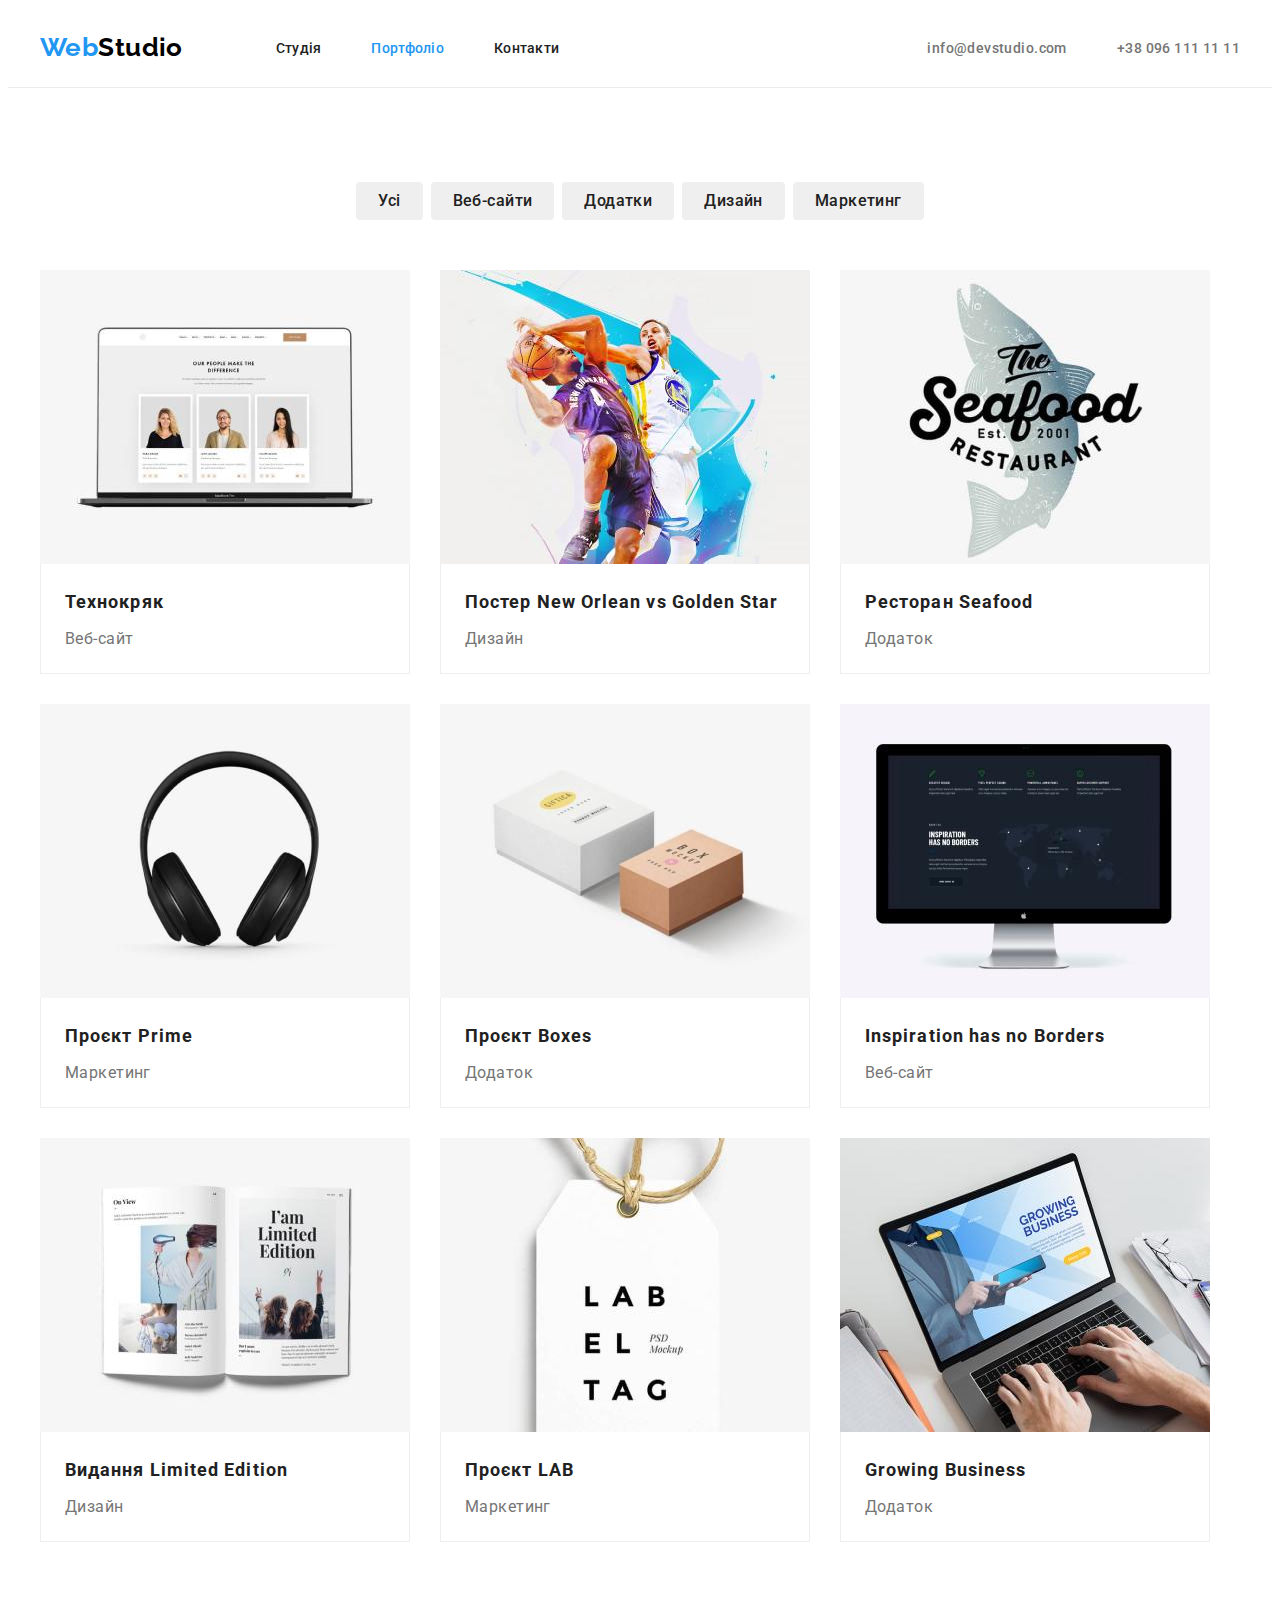
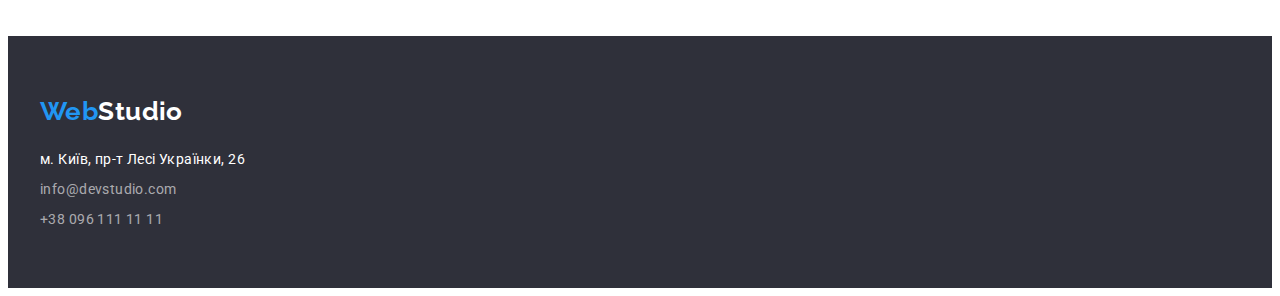
==== portfolio.html @ a2981fea "test commit hw4" ====
<!DOCTYPE html>
<html lang="uk">

<head>
  <meta charset="UTF-8">
  <meta http-equiv="X-UA-Compatible" content="IE=edge">
  <meta name="viewport" content="width=device-width, initial-scale=1.0">
  <meta name="description" content="Рішення для бізнесу в Інтернет">
  <title>Web Studio: Portfolio</title>
  <link rel="preconnect" href="https://fonts.googleapis.com">
  <link rel="preconnect" href="https://fonts.gstatic.com" crossorigin>
  <link href="https://fonts.googleapis.com/css2?family=Raleway:wght@700&family=Roboto:wght@400;500;700;900&display=swap"
    rel="stylesheet">
  <link rel="stylesheet" href="https://cdnjs.cloudflare.com/ajax/libs/modern-normalize/1.1.0/modern-normalize.min.css"
    integrity="sha512-wpPYUAdjBVSE4KJnH1VR1HeZfpl1ub8YT/NKx4PuQ5NmX2tKuGu6U/JRp5y+Y8XG2tV+wKQpNHVUX03MfMFn9Q=="
    crossorigin="anonymous" referrerpolicy="no-referrer">
  <link rel="stylesheet" href="./css/styles.css">
</head>

<body>
  <header class="hdr">
    <div class="container hdr-container">
      <a class="logo-link logo-in-header" href="/"><span class="logo-accent">Web</span>Studio</a>
      <nav class="nav">
        <ul class="hdr-list nav-list">
          <li><a class="nav-list-link accent-link" href="./index.html">Студія</a></li>
          <li><a class="nav-list-link current" href="./portfolio.html">Портфоліо</a></li>
          <li><a class="nav-list-link accent-link" href="#">Контакти</a></li>
        </ul>
      </nav>

      <ul class="hdr-list">
        <li><a class="contact-list-link accent-link" href="mailto:info@devstudio.com">info@devstudio.com</a></li>
        <li><a class="contact-list-link accent-link" href="tel:+380961111111">+38 096 111 11 11</a></li>
      </ul>
    </div>
  </header>

  <main>
    <section class="projects">
      <div class="container">
        <h1 class="visually-hidden">Portfolio</h1>
        <ul class="filters ">
          <li class="filters-item"><button type="button" class="filter-btn">Усі</button></li>
          <li class="filters-item"><button type="button" class="filter-btn">Веб-сайти</button></li>
          <li class="filters-item"><button type="button" class="filter-btn">Додатки</button></li>
          <li class="filters-item"><button type="button" class="filter-btn">Дизайн</button></li>
          <li class="filters-item"><button type="button" class="filter-btn">Маркетинг</button></li>
        </ul>

        <ul class="project-list ">
          <li class="project-list-item">
            <a href="#" class="">
              <img src="./images/project1.jpg" alt="Приклад сторінки сайту" width="370" height="294">
              <div class="project-description">
                <p class="project-title">Технокряк</p>
                <p class="project-type">Веб-сайт</p>
              </div>
            </a>
          </li>
          <li class="project-list-item">
            <a href="#" class="">
              <img src="./images/project2.jpg" alt="Постер з моментом гри" width="370" height="294">
              <div class="project-description">
              <p class="project-title">Постер New Orlean vs Golden Star</p>
              <p class="project-type">Дизайн</p></div>
            </a>
          </li>
          <li class="project-list-item"><a href="#" class="">
              <img src="./images/project3.jpg" alt="Іконка додатку" width="370" height="294">
              <div class="project-description">
              <p class="project-title">Ресторан Seafood</p>
              <p class="project-type">Додаток</p></div>
            </a>
          </li>
          <li class="project-list-item">
            <a href="#" class="">
              <img src="./images/project4.jpg" alt="Гарнітура" width="370" height="294">
              <div class="project-description">
              <p class="project-title">Проєкт Prime</p>
              <p class="project-type">Маркетинг</p></div>
            </a>
          </li>
          <li class="project-list-item">
            <a href="#" class="">
              <img src="./images/project5.jpg" alt="Дві коробки" width="370" height="294">
              <div class="project-description">
              <p class="project-title">Проєкт Boxes</p>
              <p class="project-type">Додаток</p></div>
            </a>
          </li>
          <li class="project-list-item">
            <a href="#" class="">
              <img src="./images/project6.jpg" alt="Сторінка сайту на дисплеї" width="370" height="294">
              <div class="project-description">
              <p class="project-title">Inspiration has no Borders</p>
              <p class="project-type">Веб-сайт</p></div>
            </a>
          </li>
          <li class="project-list-item">
            <a href="#" class="">
              <img src="./images/project7.jpg" alt="Розкритий буклет" width="370" height="294">
              <div class="project-description">
              <p class="project-title">Видання Limited Edition</p>
              <p class="project-type">Дизайн</p></div>
            </a>
          </li>
          <li class="project-list-item">
            <a href="#" class="">
              <img src="./images/project8.jpg" alt="Ярлик" width="370" height="294">
              <div class="project-description">
              <p class="project-title">Проєкт LAB</p>
              <p class="project-type">Маркетинг</p></div>
            </a>
          </li>
          <li class="project-list-item">
            <a href="#" class="">
              <img src="./images/project9.jpg" alt="Сторінка додатку відкрита на лептопі" width="370" height="294">
              <div class="project-description">
              <p class="project-title">Growing Business</p>
              <p class="project-type">Додаток</p></div>
            </a>
          </li>
        </ul>
      </div>
    </section>
  </main>

  <footer class="page-footer">
    <div class="container">
      <a href="/" class="logo-link in-footer"><span class="logo-accent">Web</span>Studio</a>
      <address class="addr">
        <ul class="addr-list">
          <li class="addr-list-item">
            <a class="addr-link on-map-color accent-link"
              href="https://www.google.com/maps/place/Lesi+Ukrainky+Blvd,+26,+Kyiv,+Ukraine,+02000/@50.4265807,30.5383858,17z/data=!3m1!4b1!4m5!3m4!1s0x40d4cf0e033ecbe9:0x57a4dffefec77da0!8m2!3d50.4265807!4d30.5383858"
              target="_blank" rel="noopener noreferrer">м. Київ, пр-т Лесі Українки, 26
            </a>
          </li>
          <li class="addr-list-item">
            <a class="addr-link remote-color accent-link" href="mailto:info@devstudio.com">info@devstudio.com</a>
          </li>
          <li class="addr-list-item">
            <a class="addr-link  remote-color accent-link" href="tel:+380961111111">+38 096 111 11 11</a>
          </li>
        </ul>
      </address>
    </div>
  </footer>
</body>

</html>
---- css/styles.css ----
:root {
  --color-primary: #757575;
  --color-secondary: #212121;
  --color-accent: #2196f3;
  --color-white: #ffffff;
  --color-black: #000000;
  --color-footer-link: rgba(255, 255, 255, 0.6);
  --color-background: #f5f5f5;
  --color-background-secondary: #f5f4fa; /*btns */
  --color-background-black: #2f303a;
  --color-border: #eeeeee;

  /* net values */
  --net-row-num: 3;
  --net-space: 30px;
}

/* ============================== TAG SELECTORS ============================= */

h1,
h2,
h3,
h4,
h5,
h6,
p {
  margin: 0;
}

img {
  /* display: inline-block; */
  display: block;
  max-width: 100%;
  height: auto;
}

ul {
  list-style: none;
  margin: 0;
  padding: 0;
}

a {
  text-decoration: none;
}

button {
  font-family: inherit;
  border-radius: 4px;
  cursor: pointer;
  display: block;
  margin: 0 auto;
}

body {
  background-color: var(--color-white);
  color: var(--color-primary);
  font-family: Roboto, sans-serif;
  font-size: 14px;
  line-height: calc(24 / 14);
  letter-spacing: 0.03em;
}

/* ============================== AUXILARY CLASSES ========================== */

.visually-hidden {
  position: absolute;
  width: 1px;
  height: 1px;
  margin: -1px;
  border: 0;
  padding: 0;
  white-space: nowrap;
  clip-path: inset(100%);
  clip: rect(0 0 0 0);
  overflow: hidden;
}

.accent-link:hover,
.accent-link:focus {
  color: var(--color-accent);
}

.container {
  width: 1200px;
  padding-left: 15px;
  padding-right: 15px;
  margin: 0 auto;
  /* outline: 2px solid red; */
}

/* ============================== HEADER ============================== */

.hdr {
  border-bottom: 1px solid #ececec;
}

/* header height = 80px based on link height = 80px, no paddings*/
.hdr-container {
  display: flex;
  align-items: center;
}

.logo-link {
  font-family: Raleway;
  font-size: 26px;
  font-weight: 700;
  line-height: calc(31 / 26);
  display: inline-block;

  margin-right: 93px;
}

.logo-link.logo-in-header {
  color: var(--color-black);
  padding: 24px 0;
}

.logo-accent {
  color: var(--color-accent);
}

.nav {
  margin-right: auto;
}

.hdr-list {
  display: flex;
}

.nav-list {
  font-weight: 500;
  letter-spacing: 0.02em;
}

.hdr-list > li {
  margin-right: 50px;
}

.hdr-list > li:last-child {
  margin-right: 0px;
}

.nav-list-link {
  color: var(--color-secondary);
  line-height: 1.14;
  padding: 23px 0;
}

.contact-list-link {
  font-weight: 500;
  color: var(--color-primary);
  line-height: 1.14;
  padding: 23px 0;
}

.nav-list-link.current {
  color: var(--color-accent);
}

/* ============================== FOOTER ============================== */

.page-footer {
  padding-top: 60px;
  padding-bottom: 60px;
  background-color: var(--color-background-black);
}

.logo-link.in-footer {
  color: var(--color-white);
  margin-bottom: 20px;
}

.addr {
  color: var(--color-white);
  font-style: inherit;
}

.addr-list {
  padding: 0px;
}

.on-map-color {
  color: var(--color-white);
}

.remote-color {
  color: var(--color-footer-link);
}

.addr-list-item {
  max-height: 21px;
  margin-bottom: 9px;
}
.addr-list-item:last-child {
  margin-bottom: 0;
}

/* ============================== HERO ============================== */

.hero {
  background-color: var(--color-background-black);
  padding-top: 200px;
  padding-bottom: 200px;
}

.hero-hdr {
  color: var(--color-white);
  font-size: 44px;
  font-weight: 900;
  line-height: calc(60 / 44);
  letter-spacing: 0.06em;
  text-transform: uppercase;
  text-align: center;
  margin-bottom: 30px;
}

.hero-btn {
  height: 50px;
  width: 216px;
  color: var(--color-white);
  background-color: var(--color-accent);
  font-size: 16px;
  font-weight: 700;
  line-height: calc(30 / 16);
  letter-spacing: 0.06em;
}

/* ============================== PROFILE ============================== */

.profile {
  padding-top: 94px;
  padding-bottom: 94px;
}

.profile-list {
  display: flex;
}

.profile-item {
  width: 270px;
  margin-right: 30px;
}
.profile-item:last-child {
  margin-right: 0;
}

.profile-title {
  color: var(--color-secondary);
  font-size: 14px;
  line-height: calc(16 / 14);
  text-align: left;
  text-transform: uppercase;
  margin-bottom: 10px;
}

/* ============================== COMPETENCE & TEAM ============================== */

.competence {
  padding-bottom: 94px;
}

.team {
  background-color: var(--color-background-secondary);
  padding-top: 95px;
  padding-bottom: 93px;
}

.competence-list,
.team-list {
  display: flex;

  justify-content: space-between;
  align-items: flex-start;
}

.competence-hdr,
.team-hdr {
  color: var(--color-secondary);
  font-size: 36px;
  line-height: calc(42 / 36);
  text-align: center;
  margin-bottom: 50px;
}

.competence-list-item {
  min-width: 370 px;
}

.team-card {
  background-color: var(--color-white);
  font-size: 16px;
  line-height: calc(19 / 16);
  text-align: center;
  padding-bottom: 30px;
  border-radius: 0px 0px 4px 4px;
  box-shadow: 0 2px 1px var(--color-primary);
}

.team-card-name {
  color: var(--color-secondary);
  font-weight: 500;
  margin-bottom: 10px;
  margin-top: 30px;
}

/* ============================== PORTFOLIO PAGE ============================== */

.projects {
  padding-top: 94px;
  padding-bottom: 94px;
}

.filters {
  display: flex;
  margin-bottom: 50px;
  justify-content: center;
}

.filters-item {
  margin-left: 8px;
}

.filters-item:first-child {
  margin-left: 0;
}

.filter-btn {
  color: var(--color-secondary);
  font-weight: 500;
  font-size: 16px;
  line-height: calc(26 / 16);
  letter-spacing: inherit;
  padding: 6px 22px;
  border-style: none;
}

.filter-btn:hover,
.filter-btn:focus {
  color: var(--color-white);
}

.project-list {
  display: flex;
  flex-wrap: wrap;
  margin-top: calc((-1) * var(--net-space));
  margin-left: calc((-1) * var(--net-space) );
}

.project-list-item {
  margin-left: var(--net-space);
   margin-top: var(--net-space);

  flex-basis: calc(100% / var(--net-row-num) - var(--net-space) * (var(--net-row-num - 1)));
}

.project-description {
  margin:0;
  padding: 20px 24px 19px;
  border-bottom: 1px solid var(--color-border);
  border-left: 1px solid var(--color-border);
  border-right: 1px solid var(--color-border);
}

.project-title {
  color: var(--color-secondary);
  font-size: 18px;
  font-weight: 700;
  line-height: 2;
  letter-spacing: 0.06em;
  margin-bottom: 4px;
}

.project-type {
  color: var(--color-primary);
  font-size: 16px;
  line-height: calc(30 / 16);

}
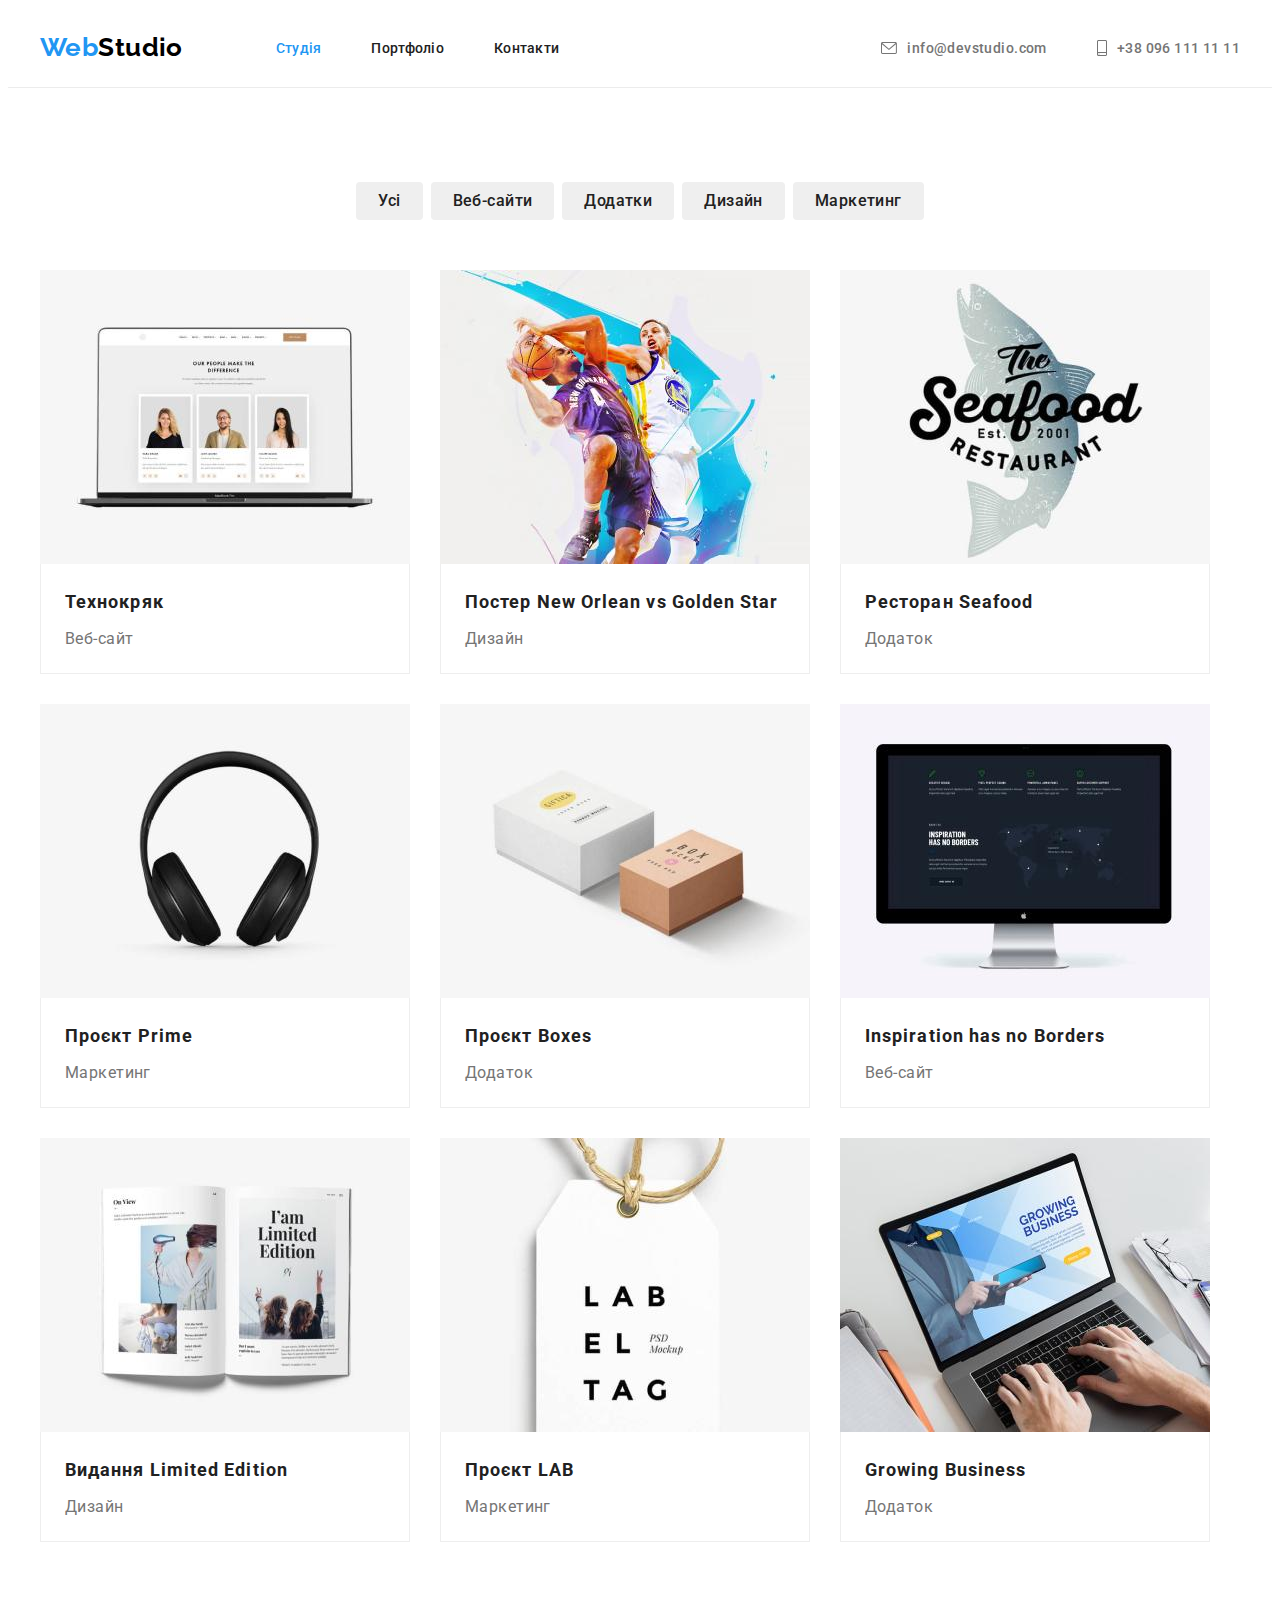
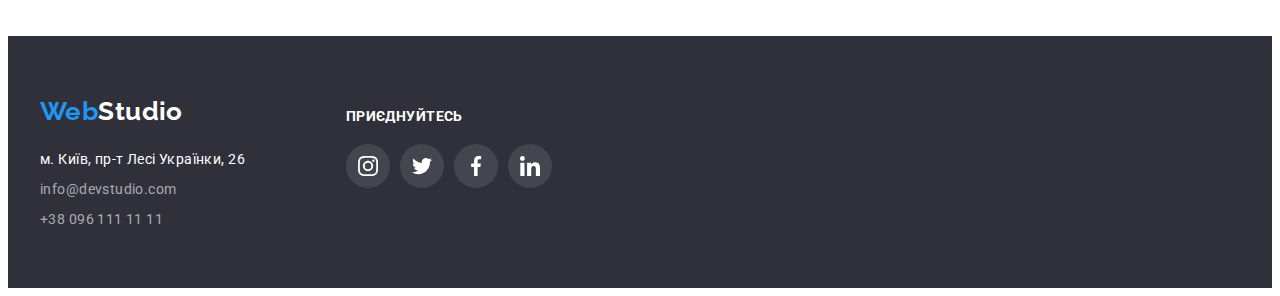
==== commit 2fa723c1: "final commit before check" ====
--- a/portfolio.html
+++ b/portfolio.html
@@ -23,15 +23,22 @@
       <a class="logo-link logo-in-header" href="/"><span class="logo-accent">Web</span>Studio</a>
       <nav class="nav">
         <ul class="hdr-list nav-list">
-          <li><a class="nav-list-link accent-link" href="./index.html">Студія</a></li>
-          <li><a class="nav-list-link current" href="./portfolio.html">Портфоліо</a></li>
-          <li><a class="nav-list-link accent-link" href="#">Контакти</a></li>
+          <li><a class="nav-list-link  current" href="./index.html">Студія</a></li>
+          <li><a class="nav-list-link active-link" href="./portfolio.html">Портфоліо</a></li>
+          <li><a class="nav-list-link active-link" href="#">Контакти</a></li>
         </ul>
       </nav>
 
       <ul class="hdr-list">
-        <li><a class="contact-list-link accent-link" href="mailto:info@devstudio.com">info@devstudio.com</a></li>
-        <li><a class="contact-list-link accent-link" href="tel:+380961111111">+38 096 111 11 11</a></li>
+        <li><a class="contact-list-link active-link" href="mailto:info@devstudio.com">
+            <svg width="16" height="12">
+              <use href="./images/icons.svg#icon-envelope"></use>
+            </svg>info@devstudio.com</a></li>
+        <li><a class="contact-list-link active-link" href="tel:+380961111111">
+            <svg width="10" height="16">
+              <use href="./images/icons.svg#icon-smartphone"></use>
+            </svg>
+            +38 096 111 11 11</a></li>
       </ul>
     </div>
   </header>
@@ -50,76 +57,103 @@
 
         <ul class="project-list ">
           <li class="project-list-item">
-            <a href="#" class="">
+            <!-- <a href="#"> -->
+            <div class="project-card">
               <img src="./images/project1.jpg" alt="Приклад сторінки сайту" width="370" height="294">
               <div class="project-description">
                 <p class="project-title">Технокряк</p>
                 <p class="project-type">Веб-сайт</p>
               </div>
-            </a>
-          </li>
-          <li class="project-list-item">
-            <a href="#" class="">
+            </div>
+            <!-- </a> -->
+          </li>
+          <li class="project-list-item">
+            <!-- <a href="#"> -->
+            <div class="project-card">
               <img src="./images/project2.jpg" alt="Постер з моментом гри" width="370" height="294">
               <div class="project-description">
-              <p class="project-title">Постер New Orlean vs Golden Star</p>
-              <p class="project-type">Дизайн</p></div>
-            </a>
-          </li>
-          <li class="project-list-item"><a href="#" class="">
+                <p class="project-title">Постер New Orlean vs Golden Star</p>
+                <p class="project-type">Дизайн</p>
+              </div>
+            </div>
+            <!-- </a> -->
+          </li>
+          <li class="project-list-item">
+            <!-- <a href="#"> -->
+            <div class="project-card">
               <img src="./images/project3.jpg" alt="Іконка додатку" width="370" height="294">
               <div class="project-description">
-              <p class="project-title">Ресторан Seafood</p>
-              <p class="project-type">Додаток</p></div>
-            </a>
-          </li>
-          <li class="project-list-item">
-            <a href="#" class="">
+                <p class="project-title">Ресторан Seafood</p>
+                <p class="project-type">Додаток</p>
+              </div>
+            </div>
+            <!-- </a> -->
+          </li>
+          <li class="project-list-item">
+            <!-- <a href="#"> -->
+            <div class="project-card">
               <img src="./images/project4.jpg" alt="Гарнітура" width="370" height="294">
               <div class="project-description">
-              <p class="project-title">Проєкт Prime</p>
-              <p class="project-type">Маркетинг</p></div>
-            </a>
-          </li>
-          <li class="project-list-item">
-            <a href="#" class="">
+                <p class="project-title">Проєкт Prime</p>
+                <p class="project-type">Маркетинг</p>
+              </div>
+            </div>
+            <!-- </a> -->
+          </li>
+          <li class="project-list-item">
+            <!-- <a href="#"> -->
+            <div class="project-card">
               <img src="./images/project5.jpg" alt="Дві коробки" width="370" height="294">
               <div class="project-description">
-              <p class="project-title">Проєкт Boxes</p>
-              <p class="project-type">Додаток</p></div>
-            </a>
-          </li>
-          <li class="project-list-item">
-            <a href="#" class="">
+                <p class="project-title">Проєкт Boxes</p>
+                <p class="project-type">Додаток</p>
+              </div>
+            </div>
+            <!-- </a> -->
+          </li>
+          <li class="project-list-item">
+            <!-- <a href="#"> -->
+            <div class="project-card">
               <img src="./images/project6.jpg" alt="Сторінка сайту на дисплеї" width="370" height="294">
               <div class="project-description">
-              <p class="project-title">Inspiration has no Borders</p>
-              <p class="project-type">Веб-сайт</p></div>
-            </a>
-          </li>
-          <li class="project-list-item">
-            <a href="#" class="">
+                <p class="project-title">Inspiration has no Borders</p>
+                <p class="project-type">Веб-сайт</p>
+              </div>
+            </div>
+            <!-- </a> -->
+          </li>
+          <li class="project-list-item">
+            <!-- <a href="#"> -->
+            <div class="project-card">
               <img src="./images/project7.jpg" alt="Розкритий буклет" width="370" height="294">
               <div class="project-description">
-              <p class="project-title">Видання Limited Edition</p>
-              <p class="project-type">Дизайн</p></div>
-            </a>
-          </li>
-          <li class="project-list-item">
-            <a href="#" class="">
+                <p class="project-title">Видання Limited Edition</p>
+                <p class="project-type">Дизайн</p>
+              </div>
+            </div>
+            <!-- </a> -->
+          </li>
+          <li class="project-list-item">
+            <!-- <a href="#"> -->
+            <div class="project-card">
               <img src="./images/project8.jpg" alt="Ярлик" width="370" height="294">
               <div class="project-description">
-              <p class="project-title">Проєкт LAB</p>
-              <p class="project-type">Маркетинг</p></div>
-            </a>
-          </li>
-          <li class="project-list-item">
-            <a href="#" class="">
+                <p class="project-title">Проєкт LAB</p>
+                <p class="project-type">Маркетинг</p>
+              </div>
+            </div>
+            <!-- </a> -->
+          </li>
+          <li class="project-list-item">
+            <!-- <a href="#"> -->
+            <div class="project-card">
               <img src="./images/project9.jpg" alt="Сторінка додатку відкрита на лептопі" width="370" height="294">
               <div class="project-description">
-              <p class="project-title">Growing Business</p>
-              <p class="project-type">Додаток</p></div>
-            </a>
+                <p class="project-title">Growing Business</p>
+                <p class="project-type">Додаток</p>
+              </div>
+            </div>
+            <!-- </a> -->
           </li>
         </ul>
       </div>
@@ -127,24 +161,53 @@
   </main>
 
   <footer class="page-footer">
-    <div class="container">
-      <a href="/" class="logo-link in-footer"><span class="logo-accent">Web</span>Studio</a>
-      <address class="addr">
-        <ul class="addr-list">
-          <li class="addr-list-item">
-            <a class="addr-link on-map-color accent-link"
-              href="https://www.google.com/maps/place/Lesi+Ukrainky+Blvd,+26,+Kyiv,+Ukraine,+02000/@50.4265807,30.5383858,17z/data=!3m1!4b1!4m5!3m4!1s0x40d4cf0e033ecbe9:0x57a4dffefec77da0!8m2!3d50.4265807!4d30.5383858"
-              target="_blank" rel="noopener noreferrer">м. Київ, пр-т Лесі Українки, 26
+    <div class="container ftr-container">
+      <div>
+        <a href="/" class="logo-link in-footer"><span class="logo-accent">Web</span>Studio</a>
+        <address class="addr">
+          <ul class="addr-list">
+            <li class="addr-list-item">
+              <a class="addr-link on-map-color active-link"
+                href="https://www.google.com/maps/place/Lesi+Ukrainky+Blvd,+26,+Kyiv,+Ukraine,+02000/@50.4265807,30.5383858,17z/data=!3m1!4b1!4m5!3m4!1s0x40d4cf0e033ecbe9:0x57a4dffefec77da0!8m2!3d50.4265807!4d30.5383858"
+                target="_blank" rel="noopener noreferrer">м. Київ, пр-т Лесі Українки, 26
+              </a>
+            </li>
+            <li class="addr-list-item">
+              <a class="addr-link remote-color active-link" href="mailto:info@devstudio.com">info@devstudio.com</a>
+            </li>
+            <li class="addr-list-item">
+              <a class="addr-link  remote-color active-link" href="tel:+380961111111">+38 096 111 11 11</a>
+            </li>
+          </ul>
+        </address>
+      </div>
+
+      <div class="ftr-soc-wrap">
+        <h3 class="ftr-soc-hdr">приєднуйтесь</h3>
+        <ul class="soc-list">
+          <li class="soc-item"><a class="soc-link ftr-soc-link" href="#">
+              <svg class="ftr-soc-icon" width="20" height="20">
+                <use href="./images/icons.svg#icon-instagram"></use>
+              </svg>
             </a>
           </li>
-          <li class="addr-list-item">
-            <a class="addr-link remote-color accent-link" href="mailto:info@devstudio.com">info@devstudio.com</a>
-          </li>
-          <li class="addr-list-item">
-            <a class="addr-link  remote-color accent-link" href="tel:+380961111111">+38 096 111 11 11</a>
-          </li>
-        </ul>
-      </address>
+          <li class="soc-item">
+            <a class="soc-link ftr-soc-link" href="#"><svg class="ftr-soc-icon" width="20" height="20">
+                <use href="./images/icons.svg#icon-twitter"></use>
+              </svg></a>
+          </li>
+          <li class="soc-item">
+            <a class="soc-link ftr-soc-link" href="#"><svg class="ftr-soc-icon" width="20" height="20">
+                <use href="./images/icons.svg#icon-facebook"></use>
+              </svg></a>
+          </li>
+          <li class="soc-item">
+            <a class="soc-link ftr-soc-link" href="#"><svg class="ftr-soc-icon" width="20" height="20">
+                <use href="./images/icons.svg#icon-linkedin"></use>
+              </svg></a>
+          </li>
+        </ul>
+      </div>
     </div>
   </footer>
 </body>
--- a/css/styles.css
+++ b/css/styles.css
@@ -9,7 +9,7 @@
   --color-background-secondary: #f5f4fa; /*btns */
   --color-background-black: #2f303a;
   --color-border: #eeeeee;
-
+  --color-fill-inactive: #afb1b8;
   /* net values */
   --net-row-num: 3;
   --net-space: 30px;
@@ -28,7 +28,6 @@
 }
 
 img {
-  /* display: inline-block; */
   display: block;
   max-width: 100%;
   height: auto;
@@ -76,9 +75,10 @@
   overflow: hidden;
 }
 
-.accent-link:hover,
-.accent-link:focus {
+.active-link:hover,
+.active-link:focus {
   color: var(--color-accent);
+  fill: var(--color-accent);
 }
 
 .container {
@@ -89,6 +89,14 @@
   /* outline: 2px solid red; */
 }
 
+.bg-color-secondary {
+  background-color: var(--color-background-secondary);
+}
+
+.section {
+  padding: 94px 0;
+}
+
 /* ============================== HEADER ============================== */
 
 .hdr {
@@ -107,7 +115,6 @@
   font-weight: 700;
   line-height: calc(31 / 26);
   display: inline-block;
-
   margin-right: 93px;
 }
 
@@ -126,11 +133,12 @@
 
 .hdr-list {
   display: flex;
-}
-
-.nav-list {
   font-weight: 500;
-  letter-spacing: 0.02em;
+  /* line height increased to extende link active zone */
+  padding: auto 0;
+  line-height: 3;
+  /* line-height: 1.14;
+    padding: 23px 0; */
 }
 
 .hdr-list > li {
@@ -141,24 +149,38 @@
   margin-right: 0px;
 }
 
+.nav-list {
+  letter-spacing: 0.02em;
+}
+
 .nav-list-link {
+  display: inline-block;
   color: var(--color-secondary);
-  line-height: 1.14;
-  padding: 23px 0;
-}
-
-.contact-list-link {
-  font-weight: 500;
-  color: var(--color-primary);
-  line-height: 1.14;
-  padding: 23px 0;
 }
 
 .nav-list-link.current {
   color: var(--color-accent);
 }
 
+.contact-list-link {
+  color: var(--color-primary);
+  display: flex;
+  gap: 10px;
+  align-items: center;
+  fill: var(--color-primary);
+}
+
+/* TODO??? */
+.inactive-icon {
+  /* fill: var(--co lor-fill-inactive); */
+}
+
 /* ============================== FOOTER ============================== */
+
+.ftr-container {
+  display: flex;
+  align-items:flex-start;
+}
 
 .page-footer {
   padding-top: 60px;
@@ -192,16 +214,91 @@
   max-height: 21px;
   margin-bottom: 9px;
 }
+
 .addr-list-item:last-child {
   margin-bottom: 0;
 }
 
+.ftr-soc-wrap {
+  padding-top: 12px;
+  margin-left: 70px;
+}
+
+.ftr-soc-hdr {
+  margin-bottom: 20px;
+  color: #ffffff;
+  text-transform: uppercase;
+  font-size: 14px;
+  line-height: calc(16.41 / 14);
+  /* letter-spacing: 0.03em; */
+}
+
+.ftr-soc-link{
+  background-color: rgba(255, 255, 255, 0.1);
+}
+
+.ftr-soc-icon {
+  fill: #ffffff;
+}
+
+/* ============================== SOCIAL LINKS ============================== */
+
+.soc-list {
+  display: flex;
+  gap: 10px;
+}
+
+.soc-item {
+  width: 44px;
+  height: 44px;
+}
+
+.soc-link {
+  width: 100%;
+  height: 100%;
+  border-radius: 50%;
+  display: flex;
+  justify-content: center;
+  align-items: center;
+}
+
+.soc-link:focus,
+.soc-link:hover {
+  background-color: var(--color-accent);
+}
+
+.soc-link:focus .soc-icon,
+.soc-link:hover .soc-icon {
+  fill: #fff;
+}
+
+.soc-icon {
+  fill: var(--color-fill-inactive);
+}
+
+
 /* ============================== HERO ============================== */
 
+/* «C1» Велике зображення з ефектом затемнення (під хедером) виконано як фон i
+не розтягується ширше свого оригінального розміру 1600рх.
+ Для затемнення використовується багатошаровий фон з градієнтом  */
 .hero {
-  background-color: var(--color-background-black);
+  /* background-color: var(--color-background-black); */
+  background-color: #c4c4c4;
+  background-image: linear-gradient(
+      rgba(47, 48, 58, 0.4),
+      rgba(47, 48, 58, 0.4)
+    ),
+    url(../images/Img.jpg);
+  background-repeat: no-repeat;
+  background-position: center;
+  background-size: cover;
+  /* contain; */
+
   padding-top: 200px;
   padding-bottom: 200px;
+    max-width: 1600px;
+    margin: 0 auto;
 }
 
 .hero-hdr {
@@ -224,25 +321,55 @@
   font-weight: 700;
   line-height: calc(30 / 16);
   letter-spacing: 0.06em;
-}
-
-/* ============================== PROFILE ============================== */
-
-.profile {
-  padding-top: 94px;
-  padding-bottom: 94px;
-}
-
-.profile-list {
-  display: flex;
+  box-shadow: 0px 4px 4px 0px rgba(0, 0, 0, 0.15);
+  border-style: none;
+}
+
+/* =========================== OTHER SECTIONS ========================== */
+
+.section-h2 {
+  color: var(--color-secondary);
+  font-size: 36px;
+  line-height: calc(42 / 36);
+  text-align: center;
+  margin-bottom: 50px;
+}
+
+.section-list {
+  display: flex;
+  align-items: flex-start;
+  justify-content: space-between;
+  gap: 30px;
 }
 
 .profile-item {
   width: 270px;
-  margin-right: 30px;
-}
-.profile-item:last-child {
-  margin-right: 0;
+}
+
+.profile-item::before {
+  display: block;
+  content: "";
+  height: 120px;
+  width: 270px;
+  margin-bottom: 30px;
+  border-radius: 4px;
+  background-color: var(--color-background-secondary);
+  background-repeat: no-repeat;
+  background-position: center;
+}
+
+.attention.profile-item::before {
+  background-image: url("../images/antenna.svg");
+}
+.punctuality.profile-item::before {
+  background-image: url("../images/clock.svg");
+}
+.planning.profile-item::before {
+  background-image: url("../images/diagram.svg");
+}
+
+.technology.profile-item::before {
+  background-image: url("../images/astronaut.svg");
 }
 
 .profile-title {
@@ -254,38 +381,21 @@
   margin-bottom: 10px;
 }
 
-/* ============================== COMPETENCE & TEAM ============================== */
+.profile-description {
+  text-transform: capitalize;
+}
+
+/* ===================== SECTION  COMPETENCE ============================== */
 
 .competence {
   padding-bottom: 94px;
 }
 
-.team {
-  background-color: var(--color-background-secondary);
-  padding-top: 95px;
-  padding-bottom: 93px;
-}
-
-.competence-list,
-.team-list {
-  display: flex;
-
-  justify-content: space-between;
-  align-items: flex-start;
-}
-
-.competence-hdr,
-.team-hdr {
-  color: var(--color-secondary);
-  font-size: 36px;
-  line-height: calc(42 / 36);
-  text-align: center;
-  margin-bottom: 50px;
-}
-
 .competence-list-item {
-  min-width: 370 px;
-}
+  min-width: 370px;
+}
+
+/* ===================== SECTION TEAM & CLIENTS ============================== */
 
 .team-card {
   background-color: var(--color-white);
@@ -294,7 +404,9 @@
   text-align: center;
   padding-bottom: 30px;
   border-radius: 0px 0px 4px 4px;
-  box-shadow: 0 2px 1px var(--color-primary);
+  /* = «C3» У картках секції Наша команда є постійний ефект тіні. */
+  box-shadow: 0px 2px 1px 0px #00000033, 0px 1px 1px 0px #00000024,
+    0px 1px 3px 0px #0000001f;
 }
 
 .team-card-name {
@@ -302,6 +414,48 @@
   font-weight: 500;
   margin-bottom: 10px;
   margin-top: 30px;
+}
+
+.team-card-description {
+  margin-bottom: 16px;
+}
+
+.soc-list.team-list {
+  justify-content: center;
+}
+
+
+
+/* ===================== SECTION CLIENTS ============================== */
+
+.clients-item {
+  height: 92px;
+  width: 170px;
+}
+
+.client-link {
+  display: inline-block;
+  /* height: 92px;
+  width: 170px; */
+  border-radius: 4px;
+  border: 1px solid var(--color-fill-inactive);
+  padding: 16px 32px;
+}
+
+.clients-icon {
+  height: 60px;
+  width: 106px;
+  fill: var(--color-fill-inactive);
+}
+
+.client-link:focus,
+.client-link:hover {
+  border-color: var(--color-accent);
+}
+
+.client-link:focus .clients-icon,
+.client-link:hover .clients-icon {
+  fill: var(--color-accent);
 }
 
 /* ============================== PORTFOLIO PAGE ============================== */
@@ -335,27 +489,38 @@
   border-style: none;
 }
 
+/* = «C5» У фільтрі (список кнопок) сторінки Портфоліо є ефект тіні при ховері або фокусі на кнопки. */
 .filter-btn:hover,
 .filter-btn:focus {
   color: var(--color-white);
+  background-color: var(--color-accent);
+  box-shadow: 0px 2px 2px 0px #0000001f, 0px 1px 2px 0px #00000014,
+    0px 3px 1px 0px #0000001a;
 }
 
 .project-list {
   display: flex;
   flex-wrap: wrap;
   margin-top: calc((-1) * var(--net-space));
-  margin-left: calc((-1) * var(--net-space) );
+  margin-left: calc((-1) * var(--net-space));
 }
 
 .project-list-item {
   margin-left: var(--net-space);
-   margin-top: var(--net-space);
-
-  flex-basis: calc(100% / var(--net-row-num) - var(--net-space) * (var(--net-row-num - 1)));
+  margin-top: var(--net-space);
+  flex-basis: calc(
+    100% / var(--net-row-num) - var(--net-space) * (var(--net-row-num - 1))
+  );
+}
+
+/* «C4» = У картках сторінки Портфоліо є ефект тіні при ховері в будь-якому місці картки. */
+.project-card:hover {
+  box-shadow: 1px 4px 6px 0px #00000029, 0px 4px 4px 0px #0000000f,
+    0px 1px 1px 0px #0000001f;
 }
 
 .project-description {
-  margin:0;
+  margin: 0;
   padding: 20px 24px 19px;
   border-bottom: 1px solid var(--color-border);
   border-left: 1px solid var(--color-border);
@@ -375,5 +540,4 @@
   color: var(--color-primary);
   font-size: 16px;
   line-height: calc(30 / 16);
-
-}
+}
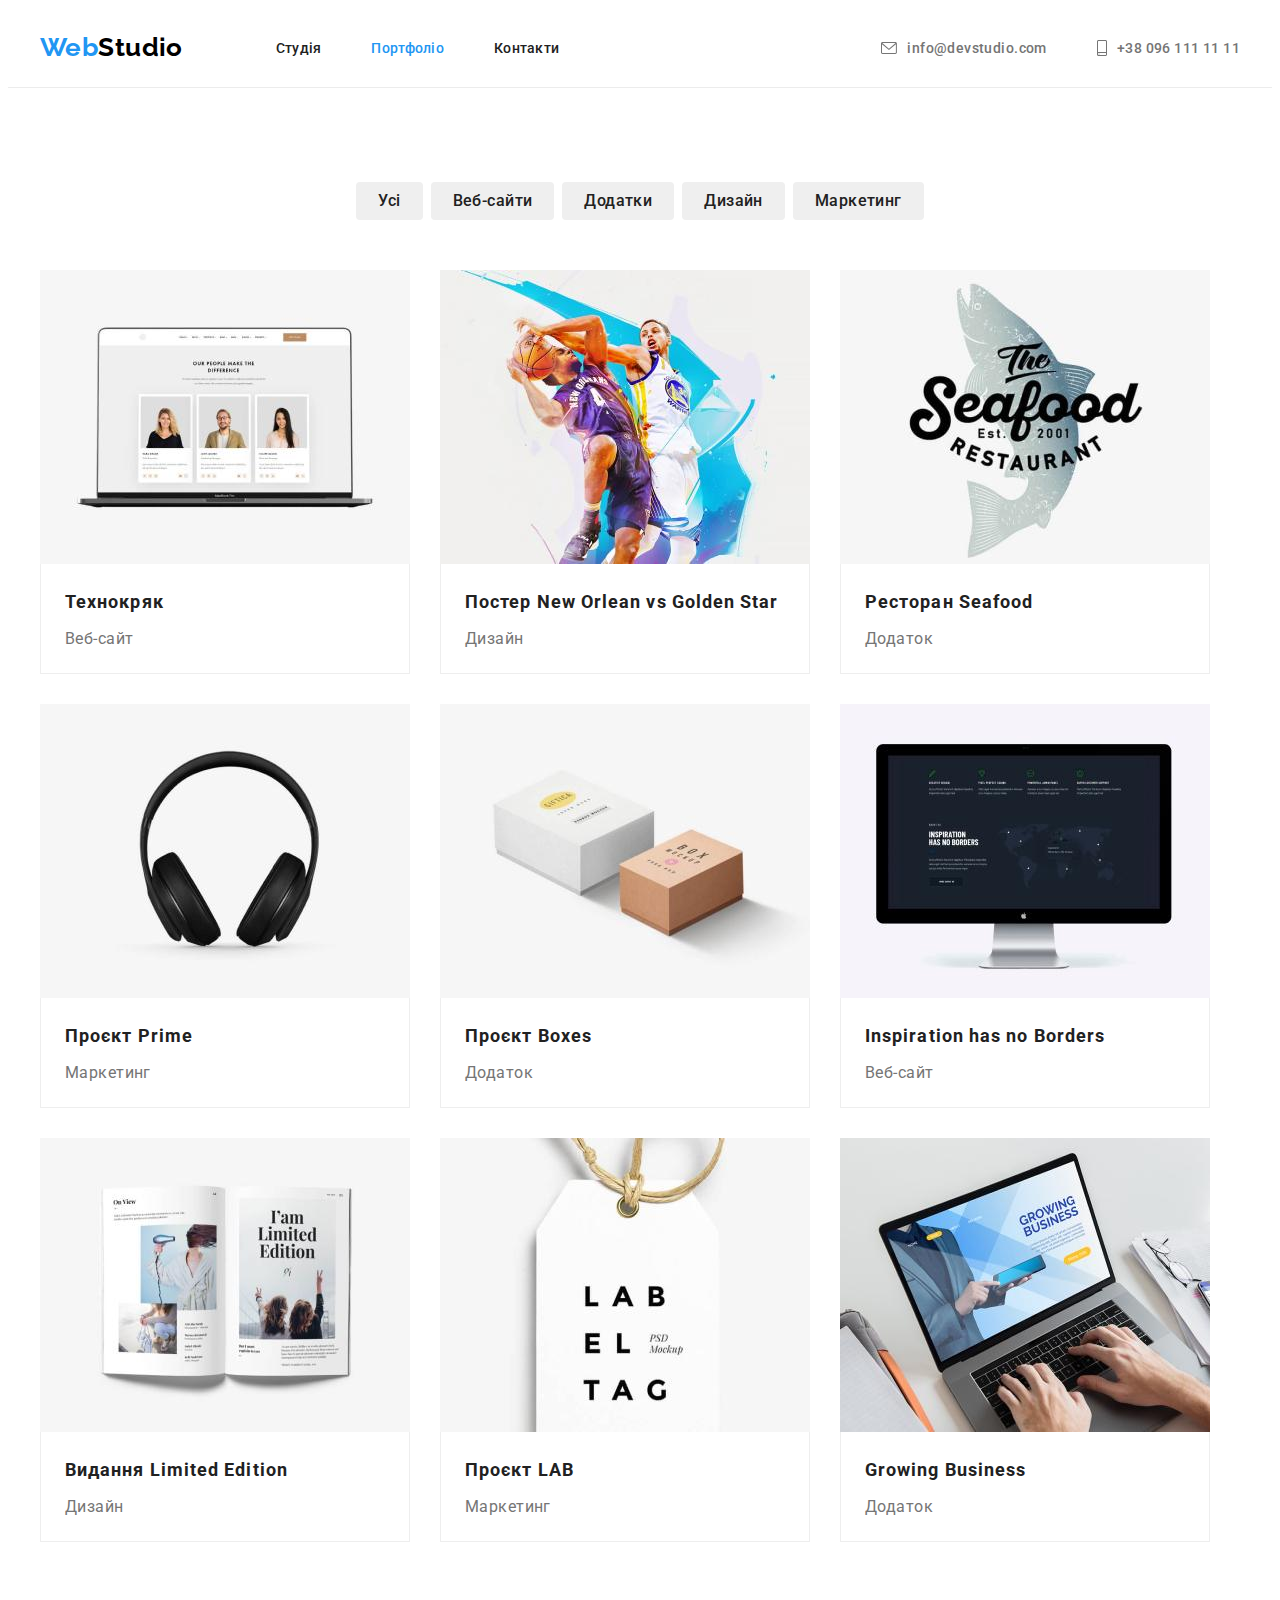
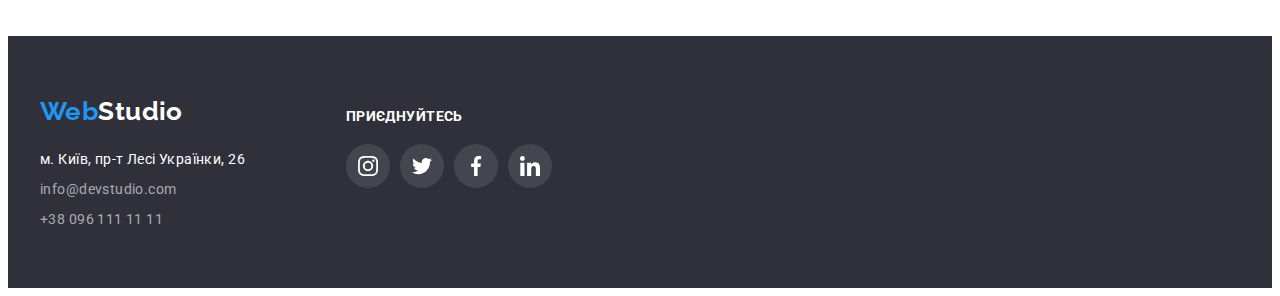
==== commit 76fdd606: "small fix" ====
--- a/portfolio.html
+++ b/portfolio.html
@@ -23,8 +23,8 @@
       <a class="logo-link logo-in-header" href="/"><span class="logo-accent">Web</span>Studio</a>
       <nav class="nav">
         <ul class="hdr-list nav-list">
-          <li><a class="nav-list-link  current" href="./index.html">Студія</a></li>
-          <li><a class="nav-list-link active-link" href="./portfolio.html">Портфоліо</a></li>
+          <li><a class="nav-list-link active-link" href="./index.html">Студія</a></li>
+          <li><a class="nav-list-link current" href="./portfolio.html">Портфоліо</a></li>
           <li><a class="nav-list-link active-link" href="#">Контакти</a></li>
         </ul>
       </nav>
